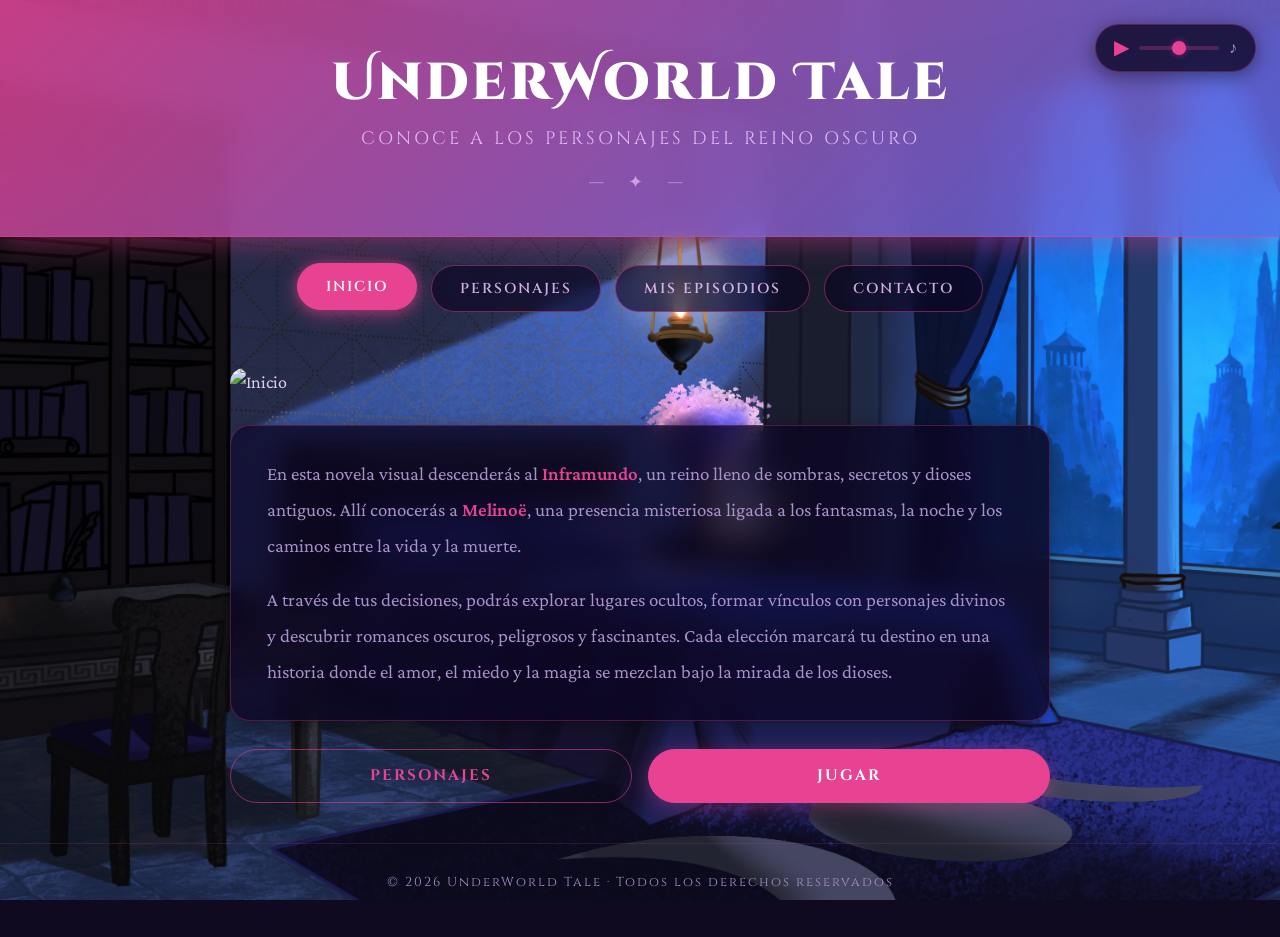
==== docs/index.html @ 9135b12f "Añadir carpeta docs Creo la carpeta docs y meto los archivos dentro." ====
<!DOCTYPE html>
<html lang="es">
<head>
  <meta charset="UTF-8">
  <meta name="viewport" content="width=device-width, initial-scale=1.0">
  <title>UnderWorld Tale - Personajes</title>

  <!-- Bootstrap 5.3 -->
  <link href="https://cdn.jsdelivr.net/npm/bootstrap@5.3.3/dist/css/bootstrap.min.css" rel="stylesheet">

  <!-- Swiper -->
  <link rel="stylesheet" href="https://cdn.jsdelivr.net/npm/swiper@11/swiper-bundle.min.css">

  <!-- Google Fonts -->
  <link rel="preconnect" href="https://fonts.googleapis.com">
  <link rel="preconnect" href="https://fonts.gstatic.com" crossorigin>
  <link href="https://fonts.googleapis.com/css2?family=Cinzel+Decorative:wght@400;700;900&family=Cinzel:wght@400;600;700&family=Crimson+Pro:ital,wght@0,300;0,400;0,600;1,400&display=swap" rel="stylesheet">

  <link rel="stylesheet" href="style.css">
</head>
<body>

  <header class="header">
    <h1>UnderWorld Tale</h1>
    <p class="header-subtitle">Conoce a los personajes del reino oscuro</p>
  </header>

  <nav class="categorias">
    <button class="btn-categoria active" id="btn-inicio"     onclick="mostrarSeccion('inicio')">Inicio</button>
    <button class="btn-categoria"        id="btn-personajes" onclick="mostrarSeccion('personajes')">Personajes</button>
    <button class="btn-categoria"        id="btn-episodios"  onclick="mostrarSeccion('episodios')">Mis Episodios</button>
    <button class="btn-categoria"        id="btn-contacto"   onclick="mostrarSeccion('contacto')">Contacto</button>
  </nav>

  <nav class="subcategorias" id="subcategorias-personajes">
    <button class="btn-subcategoria active" onclick="filtrarSubcategoria('melinoe', this)">Melinoë</button>
    <button class="btn-subcategoria"        onclick="filtrarSubcategoria('mis_coqueteos', this)">Mis coqueteos</button>
    <button class="btn-subcategoria"        onclick="filtrarSubcategoria('inframundo', this)">Inframundo</button>
    <button class="btn-subcategoria"        onclick="filtrarSubcategoria('olimpo', this)">Olimpo</button>
  </nav>
  <nav class="subcategorias" id="subcategorias-episodios" style="display:none;"></nav>

  <main class="main-container">
    <section class="personajes-grid" id="personajesGrid">
      <!-- Contenido cargado por JavaScript -->
    </section>
  </main>

  <!-- Reproductor flotante -->
  <audio id="musicaFondo" loop autoplay>
    <source src="./images/música.mp3" type="audio/mpeg">
  </audio>

  <div class="reproductor" id="reproductor">
    <button class="btn-play" id="btnPlay" title="Play / Pausa">▶</button>
    <input type="range" id="volumen" min="0" max="1" step="0.05" value="0.5" title="Volumen">
    <span class="icono-volumen">♪</span>
  </div>

  <footer class="footer">
    <div class="container">
      <div class="row justify-content-center">
        <div class="col-12 text-center">
          <p>© 2026 UnderWorld Tale · Todos los derechos reservados</p>
        </div>
      </div>
    </div>
  </footer>

  <!-- Bootstrap JS -->
  <script src="https://cdn.jsdelivr.net/npm/bootstrap@5.3.3/dist/js/bootstrap.bundle.min.js"></script>
  <!-- jQuery -->
  <script src="https://code.jquery.com/jquery-3.7.1.min.js"></script>
  <!-- GSAP -->
  <script src="https://cdnjs.cloudflare.com/ajax/libs/gsap/3.12.5/gsap.min.js"></script>
  <!-- Swiper -->
  <script src="https://cdn.jsdelivr.net/npm/swiper@11/swiper-bundle.min.js"></script>

  <script src="script.js"></script>
</body>
</html>
---- docs/style.css ----
* {
  margin: 0;
  padding: 0;
  box-sizing: border-box;
}

:root {
  --color-primary: #e84393;
  --color-secondary: #5b6ee8;
  --color-accent: #00d4aa;
  --color-dark: #0f0a1f;
  --glass-bg: rgba(12, 6, 35, 0.78);
  --glass-border: rgba(232, 67, 147, 0.28);
  --text-main: #e8d8ff;
  --text-muted: #a890c8;
  --radius-card: 20px;
  --transition-speed: 0.3s;
  --shadow-primary: rgba(232, 67, 147, 0.45);
  --shadow-dark: rgba(0, 0, 0, 0.45);
  --shadow-secondary: rgba(91, 110, 232, 0.45);
}

@keyframes pulsoGlow {
  0%, 100% { text-shadow: 0 0 25px rgba(232, 67, 147, 0.9), 0 2px 6px rgba(0,0,0,0.6); }
  50%       { text-shadow: 0 0 45px rgba(232, 67, 147, 1), 0 0 22px rgba(91,110,232,0.5), 0 2px 6px rgba(0,0,0,0.6); }
}

@keyframes flotar {
  0%, 100% { transform: translateY(0); }
  50%       { transform: translateY(-6px); }
}

@keyframes aparecer {
  from { opacity: 0; transform: translateY(18px); }
  to   { opacity: 1; transform: translateY(0); }
}

body {
  background-color: #0f0a1f;
  background-image: url('./images/fondo.png');
  background-attachment: fixed;
  background-size: cover;
  background-position: center;
  background-repeat: no-repeat;
  color: var(--text-main);
  font-family: 'Crimson Pro', Georgia, serif;
  font-size: 18px;
  line-height: 1.6;
  min-height: 100vh;
}

/* HEADER */
.header {
  background: linear-gradient(135deg, rgba(232, 67, 147, 0.82) 0%, rgba(91, 110, 232, 0.82) 100%);
  backdrop-filter: blur(12px);
  color: white;
  padding: 52px 20px 38px;
  text-align: center;
  box-shadow: 0 4px 30px rgba(232, 67, 147, 0.45);
  border-bottom: 1px solid rgba(232, 67, 147, 0.4);
  position: relative;
}

.header::after {
  content: '— ✦ —';
  display: block;
  font-family: 'Cinzel', serif;
  font-size: 1em;
  letter-spacing: 10px;
  color: rgba(240, 200, 255, 0.65);
  margin-top: 14px;
  animation: flotar 4s ease-in-out infinite;
}

.header h1 {
  font-family: 'Cinzel Decorative', serif;
  font-size: 2.9em;
  font-weight: 900;
  letter-spacing: 3px;
  margin-bottom: 10px;
  animation: pulsoGlow 3.5s ease-in-out infinite;
}

.header-subtitle {
  font-family: 'Cinzel', serif;
  font-size: 1em;
  font-weight: 400;
  letter-spacing: 3px;
  color: rgba(240, 200, 255, 0.88);
  text-transform: uppercase;
}

/* CATEGORIAS */
.categorias {
  display: flex;
  justify-content: center;
  gap: 14px;
  padding: 28px 20px;
  flex-wrap: wrap;
}

.btn-categoria {
  padding: 11px 28px;
  border: 1px solid rgba(232, 67, 147, 0.45);
  background: rgba(12, 6, 35, 0.65);
  color: rgba(240, 200, 255, 0.85);
  border-radius: 30px;
  cursor: pointer;
  font-family: 'Cinzel', serif;
  font-size: 0.8em;
  font-weight: 600;
  letter-spacing: 2px;
  text-transform: uppercase;
  transition: all 0.3s ease;
  backdrop-filter: blur(8px);
}

.btn-categoria:hover,
.btn-categoria.active {
  background: var(--color-primary);
  color: white;
  border-color: var(--color-primary);
  transform: translateY(-2px);
  box-shadow: 0 4px 20px rgba(232, 67, 147, 0.55), 0 0 12px rgba(232, 67, 147, 0.3);
}

/* SUBCATEGORIAS */
.subcategorias {
  display: flex;
  justify-content: center;
  gap: 10px;
  padding: 0 20px 22px;
  flex-wrap: wrap;
}

.btn-subcategoria {
  padding: 8px 22px;
  border: 1px solid rgba(91, 110, 232, 0.45);
  background: rgba(12, 6, 35, 0.5);
  color: rgba(200, 185, 255, 0.8);
  border-radius: 20px;
  cursor: pointer;
  font-family: 'Cinzel', serif;
  font-size: 0.72em;
  font-weight: 600;
  letter-spacing: 1.5px;
  text-transform: uppercase;
  transition: all 0.3s ease;
  backdrop-filter: blur(8px);
}

.btn-subcategoria:hover,
.btn-subcategoria.active {
  background: var(--color-secondary);
  color: white;
  border-color: var(--color-secondary);
  transform: translateY(-2px);
  box-shadow: 0 4px 16px rgba(91, 110, 232, 0.45);
}

/* MAIN CONTAINER */
.main-container {
  max-width: 1400px;
  margin: 28px auto;
  padding: 0 20px;
}

.personajes-grid {
  display: flex;
  flex-direction: column;
  align-items: center;
  gap: 28px;
}

/* INICIO CARD */
.inicio-card {
  position: relative;
  display: block;
  background: transparent;
  border-radius: 20px;
  overflow: hidden;
  max-width: 820px;
  width: 100%;
}

.inicio-nota {
  position: absolute;
  left: 28px;
  bottom: 28px;
  transform: rotate(-4deg);
  transform-origin: left bottom;
  z-index: 3;
  font-family: 'Cinzel', serif;
  font-size: 0.78em;
  font-weight: 600;
  letter-spacing: 2px;
  line-height: 2;
  color: rgba(240, 200, 255, 0.95);
  max-width: 360px;
  background: rgba(10, 4, 30, 0.72);
  border: 1px solid rgba(232, 67, 147, 0.3);
  border-radius: 10px;
  padding: 18px 24px;
  backdrop-filter: blur(8px);
  box-shadow: 0 4px 20px rgba(0, 0, 0, 0.5);
}

.inicio-imagen {
  width: 100%;
  height: auto;
  display: block;
  object-fit: cover;
  filter: saturate(1.1) brightness(0.95);
}

.inicio-descripcion {
  max-width: 820px;
  width: 100%;
  background: var(--glass-bg);
  backdrop-filter: blur(12px);
  border: 1px solid var(--glass-border);
  border-radius: 20px;
  padding: 30px 36px;
  box-shadow: 0 4px 18px rgba(0, 0, 0, 0.35);
}

.inicio-descripcion p {
  color: var(--text-muted);
  font-size: 1.05em;
  line-height: 1.9;
  margin-bottom: 18px;
}

.inicio-descripcion p:last-child {
  margin-bottom: 0;
}

.inicio-descripcion strong {
  color: var(--color-primary);
  font-weight: 600;
}

.inicio-botones {
  display: flex;
  gap: 16px;
  max-width: 820px;
  width: 100%;
}

.btn-inicio-accion {
  flex: 1;
  padding: 14px 20px;
  border-radius: 30px;
  font-family: 'Cinzel', serif;
  font-size: 0.85em;
  font-weight: 700;
  letter-spacing: 2px;
  text-transform: uppercase;
  cursor: pointer;
  transition: all 0.3s ease;
}

.btn-personajes-accion {
  background: transparent;
  border: 1px solid rgba(232, 67, 147, 0.55);
  color: var(--color-primary);
}

.btn-personajes-accion:hover {
  background: var(--color-primary);
  color: white;
  box-shadow: 0 4px 20px rgba(232, 67, 147, 0.45);
  transform: translateY(-2px);
}

.btn-jugar-accion {
  background: var(--color-primary);
  border: 1px solid var(--color-primary);
  color: white;
  box-shadow: 0 4px 20px rgba(232, 67, 147, 0.35);
}

.btn-jugar-accion:hover {
  background: transparent;
  color: var(--color-primary);
  transform: translateY(-2px);
}

/* TARJETAS DE PERSONAJES */
.tarjeta-personaje {
  width: 100%;
  max-width: 820px;
  display: grid;
  grid-template-columns: minmax(220px, 320px) 1fr;
  background: var(--glass-bg);
  backdrop-filter: blur(12px);
  border: 1px solid var(--glass-border);
  border-radius: 20px;
  overflow: hidden;
  box-shadow: 0 4px 18px rgba(0, 0, 0, 0.35);
  cursor: pointer;
  transition: all 0.32s ease;
}

.tarjeta-personaje:hover {
  transform: translateY(-6px);
  box-shadow: 0 14px 38px rgba(232, 67, 147, 0.28), 0 0 18px rgba(232, 67, 147, 0.14);
  border-color: rgba(232, 67, 147, 0.65);
}

.tarjeta-personaje-imagen {
  width: 100%;
  height: 100%;
  object-fit: cover;
  object-position: top;
  display: block;
  transition: filter 0.35s ease;
  filter: brightness(0.9) saturate(1.1);
}

.tarjeta-personaje:hover .tarjeta-personaje-imagen {
  filter: brightness(1) saturate(1.2);
}

.tarjeta-personaje-contenido {
  padding: 28px 30px;
  display: flex;
  flex-direction: column;
  justify-content: center;
  gap: 10px;
}

.tarjeta-personaje-nombre {
  font-family: 'Cinzel', serif;
  font-size: 1.4em;
  font-weight: 700;
  color: #f0d8ff;
  text-transform: uppercase;
  letter-spacing: 2px;
  text-shadow: 0 0 8px rgba(232, 67, 147, 0.25);
}

.tarjeta-personaje-signo {
  font-family: 'Cinzel', serif;
  font-size: 0.85em;
  color: var(--color-secondary);
  letter-spacing: 1.5px;
  font-style: italic;
}

.tarjeta-personaje-desc {
  font-size: 1.05em;
  color: var(--text-muted);
  line-height: 1.75;
}

.tarjeta-personaje-datos {
  display: flex;
  flex-direction: column;
  gap: 6px;
  border-top: 1px solid rgba(232, 67, 147, 0.2);
  padding-top: 12px;
  margin-top: 4px;
}

.tarjeta-dato {
  display: flex;
  gap: 8px;
  font-size: 0.9em;
}

.tarjeta-dato .label {
  font-family: 'Cinzel', serif;
  font-size: 0.75em;
  font-weight: 700;
  color: var(--color-primary);
  letter-spacing: 1px;
  text-transform: uppercase;
  white-space: nowrap;
}

.tarjeta-dato .valor {
  color: var(--text-main);
}

/* EPISODIOS */
.episodio-card {
  width: 100%;
  max-width: 820px;
  background: var(--glass-bg);
  backdrop-filter: blur(12px);
  border: 1px solid var(--glass-border);
  border-radius: 20px;
  padding: 36px 40px;
  box-shadow: 0 4px 18px rgba(0, 0, 0, 0.35);
  display: flex;
  flex-direction: column;
  gap: 14px;
}

.episodio-numero {
  font-family: 'Cinzel', serif;
  font-size: 0.78em;
  font-weight: 700;
  letter-spacing: 3px;
  text-transform: uppercase;
  color: var(--color-secondary);
}

.episodio-titulo {
  font-family: 'Cinzel Decorative', serif;
  font-size: 1.5em;
  font-weight: 700;
  color: #f0d8ff;
  text-shadow: 0 0 12px rgba(232, 67, 147, 0.3);
}

.episodio-desc {
  color: var(--text-muted);
  font-size: 1.05em;
  line-height: 1.85;
  flex: 1;
}

.btn-jugar-ep {
  align-self: flex-start;
  padding: 11px 32px;
  background: var(--color-primary);
  border: 1px solid var(--color-primary);
  border-radius: 30px;
  color: white;
  font-family: 'Cinzel', serif;
  font-size: 0.8em;
  font-weight: 700;
  letter-spacing: 2px;
  text-transform: uppercase;
  cursor: pointer;
  transition: all 0.3s ease;
  box-shadow: 0 4px 16px rgba(232, 67, 147, 0.35);
}

.btn-jugar-ep:hover:not(:disabled) {
  background: transparent;
  color: var(--color-primary);
  transform: translateY(-2px);
}

.proximamente-pantalla {
  width: 100%;
  max-width: 820px;
  min-height: 320px;
  background: var(--glass-bg);
  backdrop-filter: blur(12px);
  border: 1px solid var(--glass-border);
  border-radius: 20px;
  box-shadow: 0 4px 18px rgba(0, 0, 0, 0.35);
  display: flex;
  flex-direction: column;
  align-items: center;
  justify-content: center;
  gap: 28px;
}

.proximamente-texto {
  font-family: 'Cinzel Decorative', serif;
  font-size: 2em;
  font-weight: 700;
  color: var(--color-primary);
  text-shadow: 0 0 20px rgba(232, 67, 147, 0.5);
  letter-spacing: 4px;
}

.btn-volver {
  padding: 10px 28px;
  background: transparent;
  border: 1px solid rgba(232, 67, 147, 0.45);
  border-radius: 30px;
  color: var(--color-primary);
  font-family: 'Cinzel', serif;
  font-size: 0.78em;
  font-weight: 700;
  letter-spacing: 2px;
  text-transform: uppercase;
  cursor: pointer;
  transition: all 0.3s ease;
}

.btn-volver:hover {
  background: var(--color-primary);
  color: white;
  transform: translateY(-2px);
}

/* FOOTER */
.footer {
  padding: 28px 20px;
  margin-top: 40px;
  font-family: 'Cinzel', serif;
  font-size: 0.72em;
  letter-spacing: 2px;
  color: var(--text-muted);
  border-top: 1px solid rgba(232, 67, 147, 0.15);
}

/* REPRODUCTOR FLOTANTE */
.reproductor {
  position: fixed;
  top: 24px;
  right: 24px;
  z-index: 999;
  display: flex;
  align-items: center;
  gap: 10px;
  background: var(--glass-bg);
  backdrop-filter: blur(12px);
  border: 1px solid var(--glass-border);
  border-radius: 40px;
  padding: 10px 18px;
  box-shadow: 0 4px 20px var(--shadow-dark);
  transition: transform var(--transition-speed) ease, box-shadow var(--transition-speed) ease;
}

.reproductor:hover {
  transform: translateY(-3px);
  box-shadow: 0 8px 28px var(--shadow-primary);
}

.btn-play {
  background: none;
  border: none;
  color: var(--color-primary);
  font-size: 1.1em;
  cursor: pointer;
  padding: 0;
  line-height: 1;
  transition: transform var(--transition-speed) ease;
}

.btn-play:hover { transform: scale(1.2); }

#volumen {
  -webkit-appearance: none;
  appearance: none;
  width: 80px;
  height: 4px;
  background: rgba(232, 67, 147, 0.25);
  border-radius: 4px;
  outline: none;
  cursor: pointer;
}

#volumen::-webkit-slider-thumb {
  -webkit-appearance: none;
  appearance: none;
  width: 14px;
  height: 14px;
  border-radius: 50%;
  background: var(--color-primary);
  box-shadow: 0 0 6px var(--shadow-primary);
  transition: transform var(--transition-speed) ease;
}

#volumen::-webkit-slider-thumb:hover { transform: scale(1.3); }

.icono-volumen {
  font-size: 0.9em;
  color: var(--text-muted);
  user-select: none;
}

/* SWIPER */
.personajes-swiper {
  width: 100%;
  max-width: 860px;
  padding-bottom: 48px !important;
}

.swiper-button-next,
.swiper-button-prev {
  color: var(--color-primary);
  transition: transform var(--transition-speed) ease;
}

.swiper-button-next:hover,
.swiper-button-prev:hover { transform: scale(1.2); }

.swiper-pagination-bullet { background: var(--text-muted); opacity: 0.6; }
.swiper-pagination-bullet-active { background: var(--color-primary); opacity: 1; }

/* CONTACTO */
.contacto-wrapper {
  width: 100%;
  max-width: 960px;
}

.contacto-titulo {
  font-family: 'Cinzel Decorative', serif;
  font-size: 1.6em;
  font-weight: 700;
  color: var(--color-primary);
  margin-bottom: 24px;
  text-shadow: 0 0 14px rgba(232, 67, 147, 0.4);
}

.contacto-form-box,
.contacto-libros-box {
  background: var(--glass-bg);
  backdrop-filter: blur(12px);
  border: 1px solid var(--glass-border);
  border-radius: var(--radius-card);
  padding: 32px;
  box-shadow: 0 4px 18px var(--shadow-dark);
  height: 100%;
}

.form-campo {
  width: 100%;
  background: rgba(255, 255, 255, 0.04);
  border: 1px solid rgba(232, 67, 147, 0.25);
  border-radius: 10px;
  padding: 12px 16px;
  color: var(--text-main);
  font-family: 'Crimson Pro', serif;
  font-size: 1em;
  margin-bottom: 14px;
  transition: border-color var(--transition-speed) ease;
  outline: none;
}

.form-campo:focus { border-color: var(--color-primary); }
.form-campo::placeholder { color: var(--text-muted); }
textarea.form-campo { resize: vertical; min-height: 110px; }
.form-campo.error { border-color: #ff4d6d; }

.form-error-msg {
  font-size: 0.82em;
  color: #ff4d6d;
  margin-top: -10px;
  margin-bottom: 10px;
  display: none;
}

.btn-enviar {
  width: 100%;
  padding: 13px;
  background: var(--color-primary);
  border: 1px solid var(--color-primary);
  border-radius: 30px;
  color: white;
  font-family: 'Cinzel', serif;
  font-size: 0.82em;
  font-weight: 700;
  letter-spacing: 2px;
  text-transform: uppercase;
  cursor: pointer;
  transition: all var(--transition-speed) ease;
  box-shadow: 0 4px 16px var(--shadow-primary);
}

.btn-enviar:hover { background: transparent; color: var(--color-primary); transform: translateY(-2px); }
.btn-enviar:disabled { opacity: 0.6; cursor: default; transform: none; }

.form-feedback {
  margin-top: 14px;
  text-align: center;
  font-family: 'Cinzel', serif;
  font-size: 0.82em;
  letter-spacing: 1px;
  display: none;
}

.form-feedback.ok  { color: var(--color-accent); }
.form-feedback.err { color: #ff4d6d; }

/* LIBROS */
.libro-card {
  display: flex;
  gap: 14px;
  align-items: flex-start;
  padding: 14px 0;
  border-bottom: 1px solid rgba(232, 67, 147, 0.12);
}

.libro-card:last-child { border-bottom: none; }

.libro-cover {
  width: 60px;
  min-width: 60px;
  height: 85px;
  object-fit: cover;
  border-radius: 6px;
  box-shadow: 0 3px 10px rgba(0,0,0,0.4);
}

.libro-cover-placeholder {
  width: 60px;
  min-width: 60px;
  height: 85px;
  background: rgba(91,110,232,0.15);
  border-radius: 6px;
  display: flex;
  align-items: center;
  justify-content: center;
  font-size: 1.6em;
}

.libro-info { flex: 1; }

.libro-titulo {
  font-family: 'Cinzel', serif;
  font-size: 0.82em;
  font-weight: 700;
  color: var(--text-main);
  margin-bottom: 4px;
  line-height: 1.3;
}

.libro-autor {
  font-size: 0.82em;
  color: var(--text-muted);
  font-style: italic;
}

.libro-año {
  font-size: 0.75em;
  color: var(--color-secondary);
  font-family: 'Cinzel', serif;
  margin-top: 4px;
}

.libros-loading {
  text-align: center;
  color: var(--text-muted);
  font-style: italic;
  padding: 20px 0;
  animation: aparecer 0.5s ease;
}

/* RESPONSIVE */
@media (max-width: 768px) {
  .header h1 { font-size: 1.9em; }

  .tarjeta-personaje {
    grid-template-columns: 1fr;
  }

  .categorias { gap: 10px; }

  .btn-categoria {
    padding: 10px 20px;
    font-size: 0.72em;
  }
}

@media (max-width: 480px) {
  .header { padding: 30px 15px 22px; }
  .header h1 { font-size: 1.4em; }

  .main-container {
    padding: 0 10px;
  }

  .tarjeta-personaje {
    grid-template-columns: 1fr;
    max-width: 100%;
  }

  .tarjeta-personaje-imagen { height: 260px; }
}

/* sobreescribir Bootstrap */
body { background-color: var(--color-dark); color: var(--text-main); }
.container, .container-fluid { padding-left: 0; padding-right: 0; }
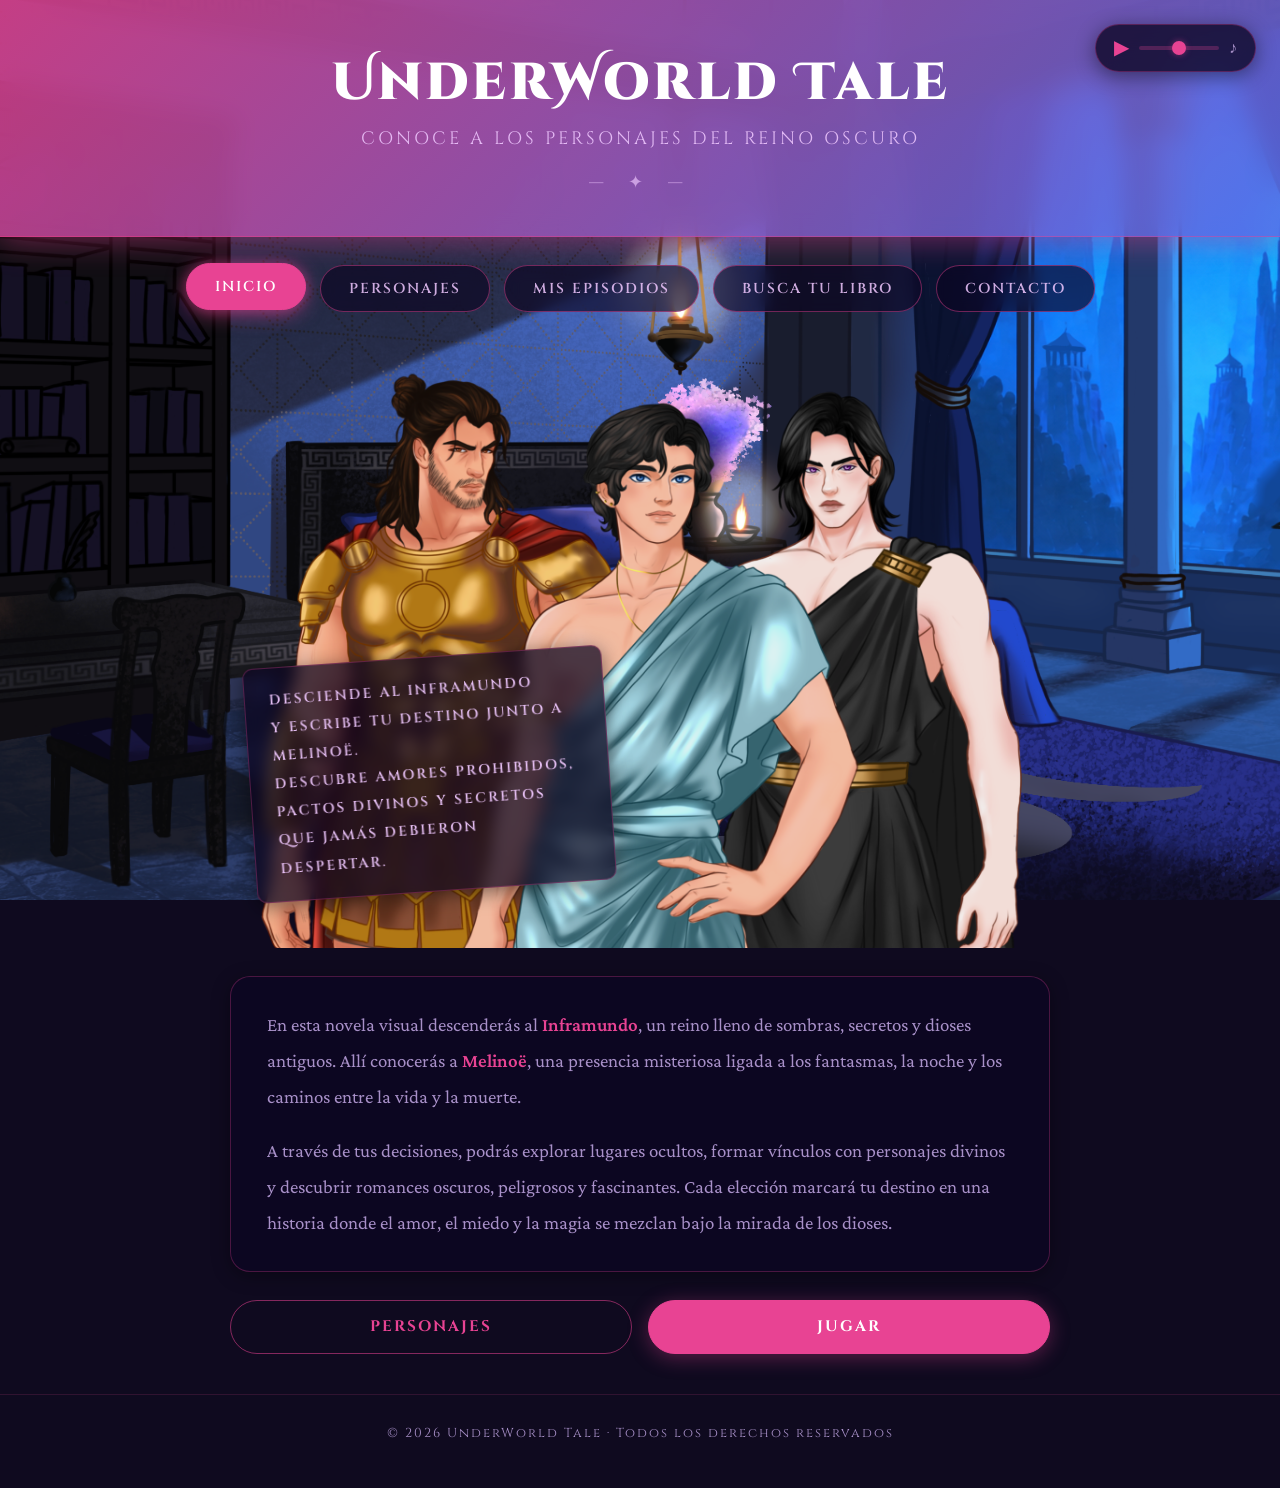
==== commit 4875b655: "Mover buscador de libros a su propia categoría He movido la funcionalidad de búsqueda de libros (Ope" ====
--- a/docs/index.html
+++ b/docs/index.html
@@ -29,6 +29,7 @@
     <button class="btn-categoria active" id="btn-inicio"     onclick="mostrarSeccion('inicio')">Inicio</button>
     <button class="btn-categoria"        id="btn-personajes" onclick="mostrarSeccion('personajes')">Personajes</button>
     <button class="btn-categoria"        id="btn-episodios"  onclick="mostrarSeccion('episodios')">Mis Episodios</button>
+    <button class="btn-categoria"        id="btn-libros"     onclick="mostrarSeccion('libros')">Busca tu libro</button>
     <button class="btn-categoria"        id="btn-contacto"   onclick="mostrarSeccion('contacto')">Contacto</button>
   </nav>
 
--- a/docs/style.css
+++ b/docs/style.css
@@ -728,6 +728,38 @@
   margin-top: 4px;
 }
 
+.libros-buscar {
+  display: flex;
+  gap: 8px;
+  margin-bottom: 16px;
+}
+
+.libros-input {
+  flex: 1;
+  margin-bottom: 0 !important;
+}
+
+.btn-buscar-libro {
+  padding: 12px 20px;
+  background: var(--color-primary);
+  border: 1px solid var(--color-primary);
+  border-radius: 10px;
+  color: white;
+  font-family: 'Cinzel', serif;
+  font-size: 0.75em;
+  font-weight: 700;
+  letter-spacing: 1.5px;
+  text-transform: uppercase;
+  cursor: pointer;
+  transition: all var(--transition-speed) ease;
+  white-space: nowrap;
+}
+
+.btn-buscar-libro:hover {
+  background: transparent;
+  color: var(--color-primary);
+}
+
 .libros-loading {
   text-align: center;
   color: var(--text-muted);
@@ -738,34 +770,156 @@
 
 /* RESPONSIVE */
 @media (max-width: 768px) {
-  .header h1 { font-size: 1.9em; }
+  body {
+    background-attachment: scroll;
+    font-size: 16px;
+  }
+
+  .header {
+    padding: 32px 16px 24px;
+  }
+
+  .header h1 {
+    font-size: 1.7em;
+    letter-spacing: 1px;
+  }
+
+  .header-subtitle {
+    font-size: 0.75em;
+    letter-spacing: 1.5px;
+  }
+
+  .header::after {
+    font-size: 0.85em;
+    letter-spacing: 6px;
+  }
+
+  .categorias {
+    gap: 8px;
+    padding: 18px 12px;
+  }
+
+  .btn-categoria {
+    padding: 9px 16px;
+    font-size: 0.68em;
+    letter-spacing: 1px;
+  }
+
+  .subcategorias {
+    gap: 7px;
+    padding: 0 12px 16px;
+  }
+
+  .btn-subcategoria {
+    padding: 7px 14px;
+    font-size: 0.65em;
+  }
+
+  .main-container {
+    margin: 16px auto;
+    padding: 0 12px;
+  }
 
   .tarjeta-personaje {
     grid-template-columns: 1fr;
   }
 
-  .categorias { gap: 10px; }
+  .tarjeta-personaje-imagen {
+    height: 280px;
+    object-position: top;
+  }
+
+  .tarjeta-personaje-contenido {
+    padding: 20px;
+  }
+
+  .tarjeta-personaje-nombre {
+    font-size: 1.15em;
+  }
+
+  .inicio-nota {
+    font-size: 0.52em;
+    left: 10px;
+    bottom: 10px;
+    padding: 8px 12px;
+    max-width: 90%;
+    line-height: 1.5;
+    letter-spacing: 1px;
+    transform: rotate(-2deg);
+  }
+
+  .inicio-descripcion {
+    padding: 20px;
+  }
+
+  .inicio-botones {
+    flex-direction: column;
+    gap: 10px;
+  }
+
+  .episodio-card {
+    padding: 22px 20px;
+  }
+
+  .episodio-titulo {
+    font-size: 1.2em;
+  }
+
+  .contacto-titulo {
+    font-size: 1.2em;
+  }
+
+  .contacto-form-box,
+  .contacto-libros-box {
+    padding: 20px;
+  }
+
+  .reproductor {
+    top: 12px;
+    right: 12px;
+    padding: 7px 12px;
+    gap: 7px;
+  }
+
+  #volumen {
+    width: 55px;
+  }
+
+  .proximamente-texto {
+    font-size: 1.4em;
+    letter-spacing: 2px;
+    text-align: center;
+    padding: 0 20px;
+  }
+
+  .personajes-swiper {
+    padding-bottom: 40px !important;
+  }
+
+  .swiper-button-next,
+  .swiper-button-prev {
+    display: none;
+  }
+}
+
+@media (max-width: 380px) {
+  .header h1 {
+    font-size: 1.3em;
+  }
 
   .btn-categoria {
-    padding: 10px 20px;
-    font-size: 0.72em;
-  }
-}
-
-@media (max-width: 480px) {
-  .header { padding: 30px 15px 22px; }
-  .header h1 { font-size: 1.4em; }
-
-  .main-container {
-    padding: 0 10px;
-  }
-
-  .tarjeta-personaje {
-    grid-template-columns: 1fr;
-    max-width: 100%;
-  }
-
-  .tarjeta-personaje-imagen { height: 260px; }
+    padding: 8px 12px;
+    font-size: 0.62em;
+  }
+
+  .tarjeta-personaje-imagen {
+    height: 220px;
+  }
+
+  .inicio-nota {
+    font-size: 0.58em;
+    line-height: 1.6;
+  }
 }
 
 /* sobreescribir Bootstrap */
